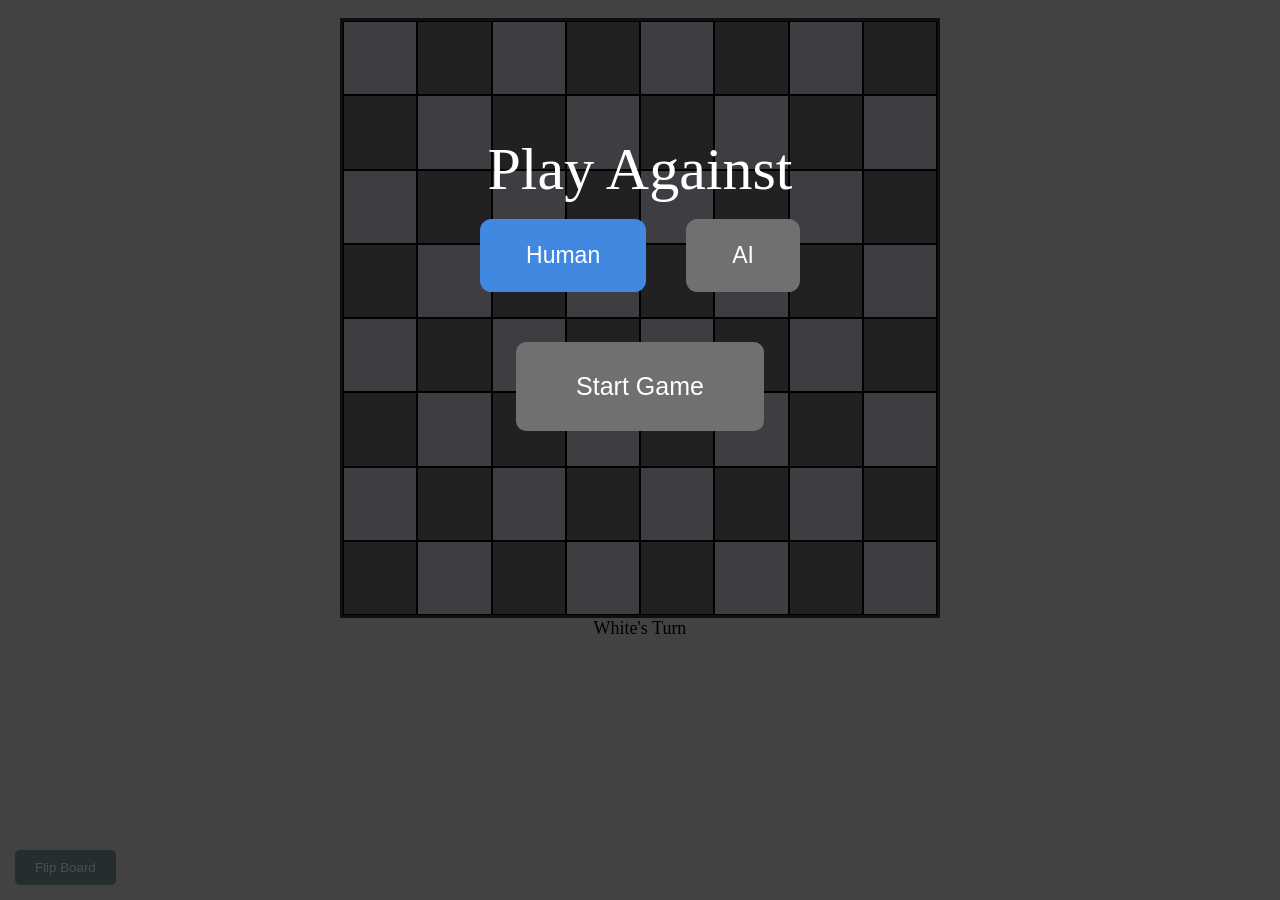
==== chess.html @ 01f21701 "adding a favicon" ====
<!DOCTYPE html>
<html>
<head>
	<title>Chess</title>
	<link rel="stylesheet" type="text/css" href="chess.css">
    <meta name="viewport" content="width=device-width, initial-scale=1" />
	<link rel="icon" type="image/x-icon" href="favicon.ico">
</head>
<body>

<div id="startscene" class="scene show">
	<div class="scene-content" style="margin-top: 15vh;">
		<div style="margin-bottom: 50px;">
			<h2>Play Against</h2>
			<input type="radio" name="oponent" id="humanOponent" value="human" onclick="hideColorSelect()" checked>
			<label for="humanOponent">Human</label>
			&ensp;
			<input type="radio" name="oponent" id="aiOponent" value="ai" onclick="showColorSelect()">
			<label for="aiOponent">AI</label>
		</div>
		
		<div class="select-color-container" style="margin-bottom: 50px;display: none;">
			<h2>Select Your Color</h2>
			<input type="radio" name="human_color" id="humanColorWhite" value="white" checked>
			<label for="humanColorWhite">White</label>
			&ensp;
			<input type="radio" name="human_color" id="humanColorBlack" value="black">
			<label for="humanColorBlack">Black</label>
		</div>

		<div class="start-game-container">
			<button class="button button-big" onclick="startNewGame()">Start Game</button>
		</div>
	</div>
	<div class="overlay"></div>
</div>

<div id="endscene" class="scene">
	<p class="scene-content winning-sign"></p>
	<div class="overlay"></div>
</div>
	
<br>
	<div class="board-container">

		<div id="board">
			<div id="final" class="odd">
				<div id="81" class="square" data-square="8-a"></div>
				<div id="82" class="square" data-square="8-b"></div>
				<div id="83" class="square" data-square="8-c"></div>
				<div id="84" class="square" data-square="8-d"></div>
				<div id="85" class="square" data-square="8-e"></div>
				<div id="86" class="square" data-square="8-f"></div>
				<div id="87" class="square" data-square="8-g"></div>
				<div id="88" class="square" data-square="8-h"></div>
			</div>
			<div class="even">
				<div id="71" class="square" data-square="7-a"></div>
				<div id="72" class="square" data-square="7-b"></div>
				<div id="73" class="square" data-square="7-c"></div>
				<div id="74" class="square" data-square="7-d"></div>
				<div id="75" class="square" data-square="7-e"></div>
				<div id="76" class="square" data-square="7-f"></div>
				<div id="77" class="square" data-square="7-g"></div>
				<div id="78" class="square" data-square="7-h"></div>
			</div>
			<div class="odd">
				<div id="61" class="square" data-square="6-a"></div>
				<div id="62" class="square" data-square="6-b"></div>
				<div id="63" class="square" data-square="6-c"></div>
				<div id="64" class="square" data-square="6-d"></div>
				<div id="65" class="square" data-square="6-e"></div>
				<div id="66" class="square" data-square="6-f"></div>
				<div id="67" class="square" data-square="6-g"></div>
				<div id="68" class="square" data-square="6-h"></div>
			</div>
			<div class="even">
				<div id="51" class="square" data-square="5-a"></div>
				<div id="52" class="square" data-square="5-b"></div>
				<div id="53" class="square" data-square="5-c"></div>
				<div id="54" class="square" data-square="5-d"></div>
				<div id="55" class="square" data-square="5-e"></div>
				<div id="56" class="square" data-square="5-f"></div>
				<div id="57" class="square" data-square="5-g"></div>
				<div id="58" class="square" data-square="5-h"></div>
			</div>
			<div class="odd">
				<div id="41" class="square" data-square="4-a"></div>
				<div id="42" class="square" data-square="4-b"></div>
				<div id="43" class="square" data-square="4-c"></div>
				<div id="44" class="square" data-square="4-d"></div>
				<div id="45" class="square" data-square="4-e"></div>
				<div id="46" class="square" data-square="4-f"></div>
				<div id="47" class="square" data-square="4-g"></div>
				<div id="48" class="square" data-square="4-h"></div>
			</div>
			<div class="even">
				<div id="31" class="square" data-square="3-a"></div>
				<div id="32" class="square" data-square="3-b"></div>
				<div id="33" class="square" data-square="3-c"></div>
				<div id="34" class="square" data-square="3-d"></div>
				<div id="35" class="square" data-square="3-e"></div>
				<div id="36" class="square" data-square="3-f"></div>
				<div id="37" class="square" data-square="3-g"></div>
				<div id="38" class="square" data-square="3-h"></div>
			</div>
			<div class="odd">
				<div class="square white" id="21" data-square="2-a"></div>
				<div class="square white" id="22" data-square="2-b"></div>
				<div class="square white" id="23" data-square="2-c"></div>
				<div class="square white" id="24" data-square="2-d"></div>
				<div class="square white" id="25" data-square="2-e"></div>
				<div class="square white" id="26" data-square="2-f"></div>
				<div class="square white" id="27" data-square="2-g"></div>
				<div class="square white" id="28" data-square="2-h"></div>
			</div>
			<div class="even">
				<div id="11" class="square white" data-square="1-a"></div>
				<div id="12" class="square white" data-square="1-b"></div>
				<div id="13" class="square white" data-square="1-c"></div>
				<div id="14" class="square white" data-square="1-d"></div>
				<div id="15" class="square white" data-square="1-e"></div>
				<div id="16" class="square white" data-square="1-f"></div>
				<div id="17" class="square white" data-square="1-g"></div>
				<div id="18" class="square white" data-square="1-h"></div>
			</div>
		</div>

		<p id="turn">White's Turn</p>

		<div class="semataries">
			<div id="whiteSematary" class="sematary">
				<div class="pawn"></div>
				<div class="knight"></div>
				<div class="bishop"></div>
				<div class="rook"></div>
				<div class="queen"></div>
			</div>
	
			<div id="blackSematary" class="sematary">
				<div class="pawn"></div>
				<div class="knight"></div>
				<div class="bishop"></div>
				<div class="rook"></div>
				<div class="queen"></div>
			</div>
		</div>

	</div>

<div style="position:absolute;left:15px;bottom:15px;">
	<button class="flip-board" onclick="boardAnimate()">Flip Board</button>
</div>

<script type="text/javascript" src="piece.js"></script>
<script type="text/javascript" src="History.js"></script>
<script type="text/javascript" src="Game.js"></script>
<script type="text/javascript" src="SimulationGame.js"></script>
<script type="text/javascript" src="ai.js"></script>
<script type="text/javascript" src="Board.js"></script>

<script type="text/javascript">
	function boardAnimate(){
		const board = document.getElementById('board');
		const elements = board.getElementsByClassName('piece');
		if (board.classList.contains('animate')) {
			board.classList.remove('animate');
			board.classList.add('animate-backward');
			for (element of elements) {
				element.classList.remove('forward');
				element.classList.add('backward');
			}
		}
		else{
			board.classList.remove('animate-backward');
			board.classList.add('animate');
			for (element of elements) {
				element.classList.remove('backward');
				element.classList.add('forward');
			}
		}	
	}
</script>

</body>
</html>
---- chess.css ----
*{
	margin: 0;
	padding: 0;
}
body{
	background: #ddd;
}
.board-container {
	width: 600px;
	max-width: 90%;
    justify-content: center;
	margin:auto;
	position:relative;
}
.semataries {
	width: 100%;
	margin:auto;
	display: flex;
    justify-content: center;
}
.sematary {
	width: 50%;
}
#blackSematary {
	text-align: right;
}
#board{
	aspect-ratio: 1 / 1;
	margin: auto;
	border:3px #333 solid;
}
#board div div{
	float: left;
    width: calc(100% / 8);
	aspect-ratio: 1 / 1;
	box-sizing: border-box;
	border: #000 solid .01cm;
}

#board .even div:nth-child(even){
	background: #ccd;
}

#board .even div:nth-child(odd){
	background: rgb(112,112,112);/*621700*/
}

#board .odd div:nth-child(even){
	background: rgb(112,112,112);/*621700*/
}

#board .odd div:nth-child(odd){
	background: #ccd;
}

.animate{
	animation: rotateBoard 1s ease-out;
	animation-fill-mode: both;
}
@keyframes rotateBoard { 
  0% {
    transform: rotateZ(0);
  }
  100%{
  	transform: rotateZ(-180deg);
  }

}
.forward{
	transform: rotateZ(-180deg);
}
.backward{
	transform: rotateZ(0);
}
.animate-backward{
	animation: rotateBoardBackward 1s ease-out;
	animation-fill-mode: both;
}
@keyframes rotateBoardBackward { 
  0% {
    transform: rotateZ(-180deg);
  }
  100%{
  	transform: rotateZ(0);
  }

}
img.piece{
	width: 100%;
	height: 100%;
	float: left;
}
.allowed{
	opacity: .8;
	background: radial-gradient(#333,#222 )!important;
	/*-webkit-box-shadow: inset 1px -4px 92px 0px rgba(0,0,0,0.75);
	-moz-box-shadow: inset 1px -4px 92px 0px rgba(0,0,0,0.75);
	box-shadow: inset 1px -4px 92px 0px rgba(0,0,0,0.75);*/
	border:1px solid black !important;
}
.last-move {
	background: #30b030 !important;
}
.clicked-square{
	background: radial-gradient(#333,#222 )!important;
	border:1px solid black !important;
}
.sematary img {
	transform: rotateZ(0);
	width: 1.8rem;
	height: 1.8rem;
}
#blackSematary div{
	overflow-y: auto;
	margin-bottom: 2px;
}
.scene{
	position: relative;
	opacity: 0;
	display: none;
	z-index: 1;
}
.overlay{
	position: fixed;
	width: 100%;
	height: 100%;
	background: #000;
	opacity: .7;
	z-index: 1;
}
.scene .scene-content{
	position: fixed;
	color:#fff;
	z-index: 2;
	width: 100%;
    text-align: center;
    margin-top: 40vh;
    font-size: 40px;
	height: 100vh;
}

.scene-content h2 {
	font-weight: 500;
	margin-bottom: 15px;
}

@media screen and (max-width: 600px) {
	.scene-content h2 {
		font-size: 2rem;
	}
}

.show{
	display: block !important;
	animation: showMessage 1s ease-out;
	animation-fill-mode: both;
}

.hidden {
	display: none;
}

@keyframes showMessage { 
  0% {
  	opacity: 0;
  }
  100%{
  	opacity: 1;
  }

}
#turn{
	text-align: center;
	font-size: 18px;
}
.winning-sign:first-letter{
	text-transform: uppercase;
}

.flip-board{
	padding: 10px 20px;
    border-radius: 5px !important;
    outline: 0;
    background: #7f979e;
    color: white;
    border: 0;
}


input[type="radio"] {
	display: none;
}
label {
	background-color: rgb(112,112,112);
	position: relative;
	font-family: "Poppins", sans-serif;
	cursor: pointer;
	display: inline-flex;
	align-items: center;
	gap: 0.8em;
	padding: 1em 2em;
	border-radius: 0.5em;
	font-size: 23px;
}

input[type="radio"]:checked + label {
	background-color: #4189e0;
	color: #ffffff;
}

.button {
	background-color: rgb(112,112,112);
	border-radius: 10px;
	border: none;
	color: white;
	padding: 20px 40px;
	text-align: center;
	text-decoration: none;
	display: inline-block;
	font-size: 20px;
	cursor: pointer;
}

.button:hover, label:hover {
	background-color: rgb(160, 160, 160);
}

.button-big {
	padding: 30px 60px;
	font-size: 25px;
}
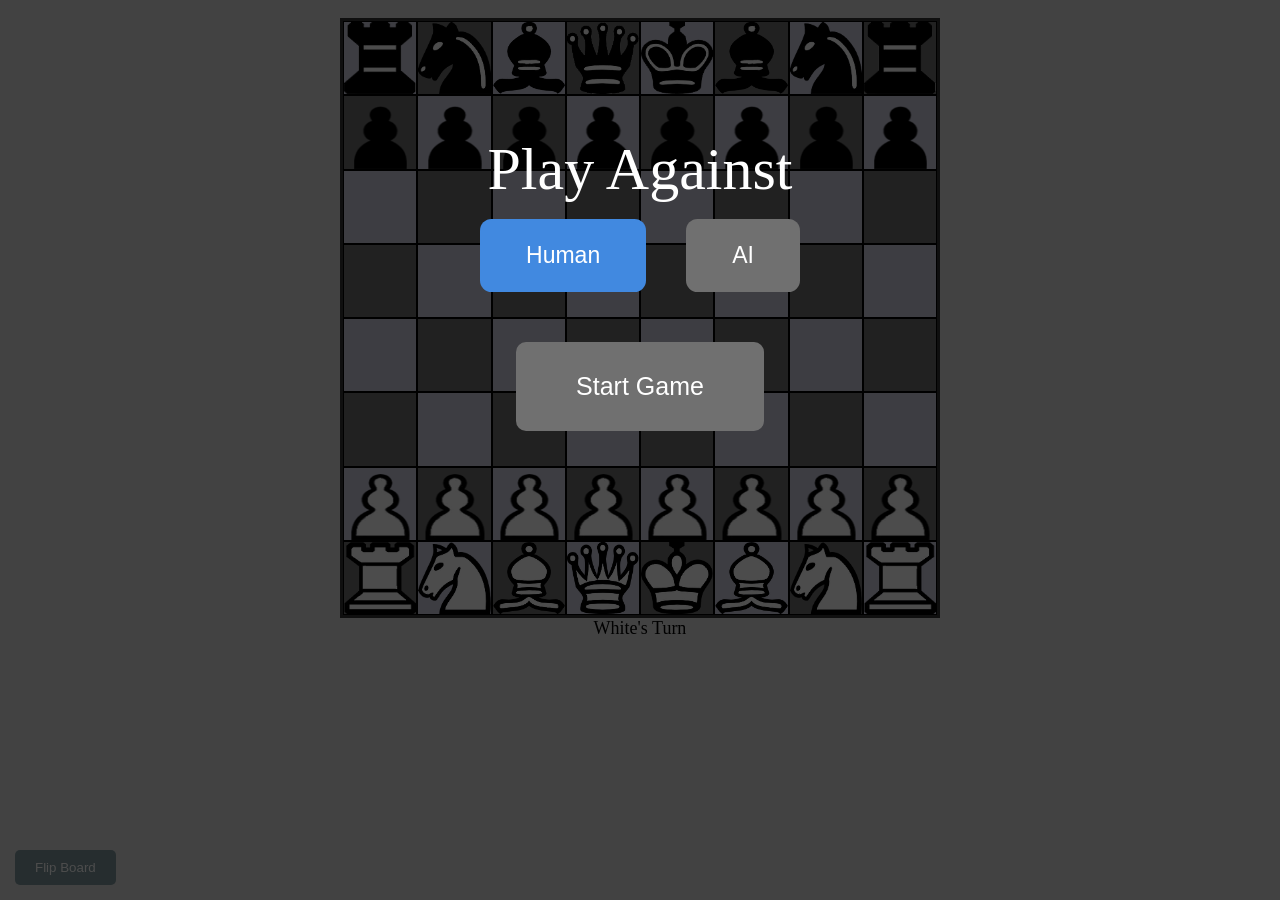
==== commit 100fa11e: "adding images of pieces to the board in html before starting the game" ====
--- a/chess.html
+++ b/chess.html
@@ -45,24 +45,56 @@
 
 		<div id="board">
 			<div id="final" class="odd">
-				<div id="81" class="square" data-square="8-a"></div>
-				<div id="82" class="square" data-square="8-b"></div>
-				<div id="83" class="square" data-square="8-c"></div>
-				<div id="84" class="square" data-square="8-d"></div>
-				<div id="85" class="square" data-square="8-e"></div>
-				<div id="86" class="square" data-square="8-f"></div>
-				<div id="87" class="square" data-square="8-g"></div>
-				<div id="88" class="square" data-square="8-h"></div>
-			</div>
-			<div class="even">
-				<div id="71" class="square" data-square="7-a"></div>
-				<div id="72" class="square" data-square="7-b"></div>
-				<div id="73" class="square" data-square="7-c"></div>
-				<div id="74" class="square" data-square="7-d"></div>
-				<div id="75" class="square" data-square="7-e"></div>
-				<div id="76" class="square" data-square="7-f"></div>
-				<div id="77" class="square" data-square="7-g"></div>
-				<div id="78" class="square" data-square="7-h"></div>
+				<div id="81" class="square" data-square="8-a">
+					<img class="piece rook" id="blackRook1" src="img/black-rook.webp">
+				</div>
+				<div id="82" class="square" data-square="8-b">
+					<img class="piece knight" id="blackKnight1" src="img/black-knight.webp">
+				</div>
+				<div id="83" class="square" data-square="8-c">
+					<img class="piece bishop" id="blackBishop1" data-color="black" src="img/black-bishop.webp">
+				</div>
+				<div id="84" class="square" data-square="8-d">
+					<img class="piece bking" id="blackQueen" data-color="black" src="img/black-queen.webp">
+				</div>
+				<div id="85" class="square" data-square="8-e">
+					<img class="piece bking" id="blackKing" data-color="black" src="img/black-king.webp">
+				</div>
+				<div id="86" class="square" data-square="8-f">
+					<img class="piece bishop" id="blackBishop2" data-color="black" src="img/black-bishop.webp">
+				</div>
+				<div id="87" class="square" data-square="8-g">
+					<img class="piece bking" id="blackKnight2" data-color="black" src="img/black-knight.webp">
+				</div>
+				<div id="88" class="square" data-square="8-h">
+					<img class="piece rook" id="blackRook2" src="img/black-rook.webp">
+				</div>
+			</div>
+			<div class="even">
+				<div id="71" class="square" data-square="7-a">
+					<img class="piece pawn" id="blackPawn1" src="img/black-pawn.webp">
+				</div>
+				<div id="72" class="square" data-square="7-b">
+					<img class="piece pawn" id="blackPawn2" src="img/black-pawn.webp">
+				</div>
+				<div id="73" class="square" data-square="7-c">
+					<img class="piece pawn" id="blackPawn3" src="img/black-pawn.webp">
+				</div>
+				<div id="74" class="square" data-square="7-d">
+					<img class="piece pawn" id="blackPawn4" src="img/black-pawn.webp">
+				</div>
+				<div id="75" class="square" data-square="7-e">
+					<img class="piece pawn" id="blackPawn5" src="img/black-pawn.webp">
+				</div>
+				<div id="76" class="square" data-square="7-f">
+					<img class="piece pawn" id="blackPawn6" src="img/black-pawn.webp">
+				</div>
+				<div id="77" class="square" data-square="7-g">
+					<img class="piece pawn" id="blackPawn7" src="img/black-pawn.webp">
+				</div>
+				<div id="78" class="square" data-square="7-h">
+					<img class="piece pawn" id="blackPawn8" src="img/black-pawn.webp">
+				</div>
 			</div>
 			<div class="odd">
 				<div id="61" class="square" data-square="6-a"></div>
@@ -105,24 +137,56 @@
 				<div id="38" class="square" data-square="3-h"></div>
 			</div>
 			<div class="odd">
-				<div class="square white" id="21" data-square="2-a"></div>
-				<div class="square white" id="22" data-square="2-b"></div>
-				<div class="square white" id="23" data-square="2-c"></div>
-				<div class="square white" id="24" data-square="2-d"></div>
-				<div class="square white" id="25" data-square="2-e"></div>
-				<div class="square white" id="26" data-square="2-f"></div>
-				<div class="square white" id="27" data-square="2-g"></div>
-				<div class="square white" id="28" data-square="2-h"></div>
-			</div>
-			<div class="even">
-				<div id="11" class="square white" data-square="1-a"></div>
-				<div id="12" class="square white" data-square="1-b"></div>
-				<div id="13" class="square white" data-square="1-c"></div>
-				<div id="14" class="square white" data-square="1-d"></div>
-				<div id="15" class="square white" data-square="1-e"></div>
-				<div id="16" class="square white" data-square="1-f"></div>
-				<div id="17" class="square white" data-square="1-g"></div>
-				<div id="18" class="square white" data-square="1-h"></div>
+				<div class="square white" id="21" data-square="2-a">
+					<img class="piece pawn" id="whitePawn1" src="img/white-pawn.webp">
+				</div>
+				<div class="square white" id="22" data-square="2-b">
+					<img class="piece pawn" id="whitePawn2" src="img/white-pawn.webp">
+				</div>
+				<div class="square white" id="23" data-square="2-c">
+					<img class="piece pawn" id="whitePawn3" src="img/white-pawn.webp">
+				</div>
+				<div class="square white" id="24" data-square="2-d">
+					<img class="piece pawn" id="whitePawn4" src="img/white-pawn.webp">
+				</div>
+				<div class="square white" id="25" class="square" data-square="2-e">
+					<img class="piece pawn" id="whitePawn5" src="img/white-pawn.webp">
+				</div>
+				<div class="square white" id="26" data-square="2-f">
+					<img class="piece pawn" id="whitePawn6" src="img/white-pawn.webp">
+				</div>
+				<div class="square white" id="27" data-square="2-g">
+					<img class="piece pawn" id="whitePawn7" src="img/white-pawn.webp">
+				</div>
+				<div class="square white" id="28" data-square="2-h">
+					<img class="piece pawn" id="whitePawn8" src="img/white-pawn.webp">
+				</div>
+			</div>
+			<div class="even">
+				<div id="11" class="square white" data-square="1-a">
+					<img class="piece rook" id="whiteRook1" src="img/white-rook.webp">
+				</div>
+				<div id="12" class="square white" data-square="1-b">
+					<img class="piece knight" id="whiteKnight1" src="img/white-knight.webp">
+				</div>
+				<div id="13" class="square white" data-square="1-c">
+					<img class="piece bishop" id="whiteBishop1" data-color="white" src="img/white-bishop.webp">
+				</div>
+				<div id="14" class="square white" data-square="1-d">
+					<img class="piece queen" id="whiteQueen" src="img/white-queen.webp">
+				</div>
+				<div id="15" class="square white" data-square="1-e">
+					<img class="piece wking" src="img/white-king.webp" class="white" id="whiteKing">
+				</div>
+				<div id="16" class="square white" data-square="1-f">
+					<img class="piece knight" id="whiteBishop2" src="img/white-bishop.webp">
+				</div>
+				<div id="17" class="square white" data-square="1-g">
+					<img class="piece knight" id="whiteKnight2" src="img/white-knight.webp">
+				</div>
+				<div id="18" class="square white" data-square="1-h">
+					<img class="piece rook" id="whiteRook2" src="img/white-rook.webp">
+				</div>
 			</div>
 		</div>
 
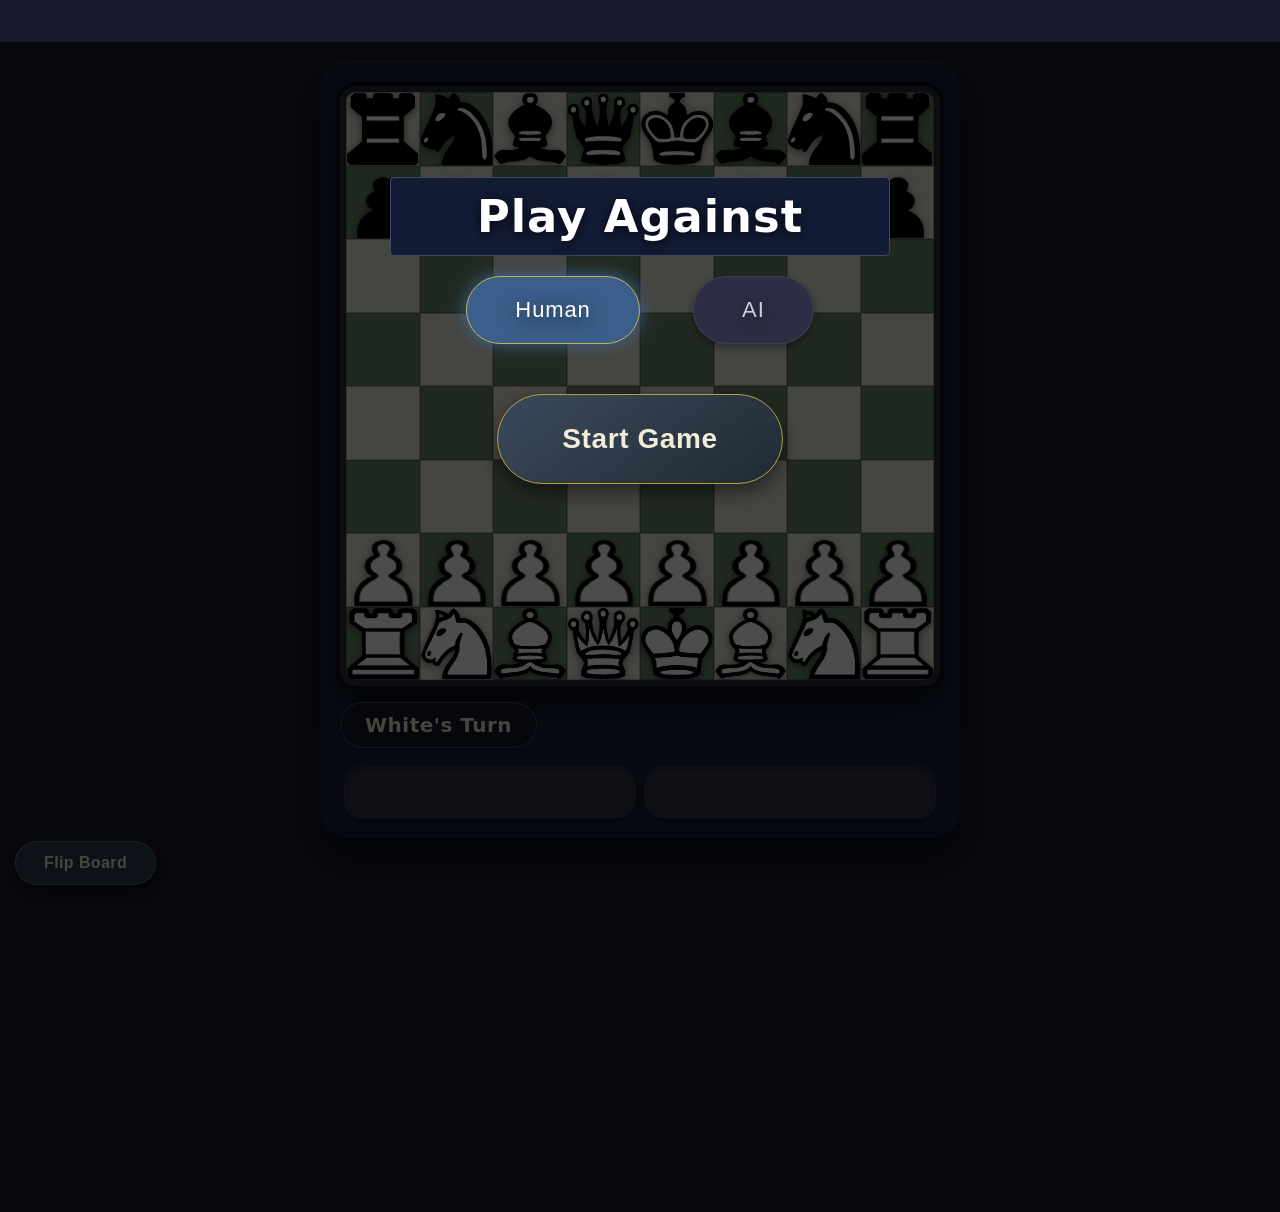
==== commit a5adffbe: "feat: add a 'play again' button that shows when a player wins and reloads the page on click" ====
--- a/chess.html
+++ b/chess.html
@@ -1,9 +1,12 @@
 <!DOCTYPE html>
 <html>
 <head>
-	<title>Chess</title>
+	<title>Chess Game</title>
 	<link rel="stylesheet" type="text/css" href="chess.css">
     <meta name="viewport" content="width=device-width, initial-scale=1" />
+	<meta property="og:image" content="img/share.jpeg" />
+	<meta property="og:description" content="A complete well automated chess game made by JavaScript that contains AI. Check it out. I hope you like it." />
+	<meta name="author" content="Ahmed Alkholy">
 	<link rel="icon" type="image/x-icon" href="favicon.ico">
 </head>
 <body>
@@ -12,10 +15,10 @@
 	<div class="scene-content" style="margin-top: 15vh;">
 		<div style="margin-bottom: 50px;">
 			<h2>Play Against</h2>
-			<input type="radio" name="oponent" id="humanOponent" value="human" onclick="hideColorSelect()" checked>
+			<input type="radio" name="oponent" id="humanOponent" value="human" onchange="changeColorSelect()" checked>
 			<label for="humanOponent">Human</label>
 			&ensp;
-			<input type="radio" name="oponent" id="aiOponent" value="ai" onclick="showColorSelect()">
+			<input type="radio" name="oponent" id="aiOponent" value="ai" onchange="changeColorSelect()">
 			<label for="aiOponent">AI</label>
 		</div>
 		
@@ -36,7 +39,10 @@
 </div>
 
 <div id="endscene" class="scene">
-	<p class="scene-content winning-sign"></p>
+	<div class="scene-content">
+		<h2 class="winning-sign"></h2>
+		<button class="button" onclick="location.reload();">Play Again</button>
+	</div>
 	<div class="overlay"></div>
 </div>
 	
@@ -224,7 +230,7 @@
 <script type="text/javascript" src="Board.js"></script>
 
 <script type="text/javascript">
-	function boardAnimate(){
+	const boardAnimate = () => {
 		const board = document.getElementById('board');
 		const elements = board.getElementsByClassName('piece');
 		if (board.classList.contains('animate')) {
@@ -246,5 +252,19 @@
 	}
 </script>
 
+<script>
+	const changeColorSelect = () => {
+		const playAgainst = document.querySelector('input[name="oponent"]:checked').value;
+		if (playAgainst === 'ai') {
+			showColorSelect();
+		}
+		else {
+			hideColorSelect();
+		}		
+	}
+
+	changeColorSelect();
+</script>
+
 </body>
 </html>
--- a/chess.css
+++ b/chess.css
@@ -1,147 +1,238 @@
 *{
 	margin: 0;
 	padding: 0;
-}
+	box-sizing: border-box;
+}
+
 body{
-	background: #ddd;
-}
+	background: #1a1a2e;
+	font-family: 'Segoe UI', Roboto, system-ui, sans-serif;
+	min-height: 100vh;
+	display: flex;
+	flex-direction: column;
+	align-items: center;
+	justify-content: center;
+	padding: 0 0 20px 0;
+	margin-top: 0;
+}
+
 .board-container {
-	width: 600px;
-	max-width: 90%;
-    justify-content: center;
-	margin:auto;
-	position:relative;
-}
+	width: 640px;
+	max-width: 94%;
+	justify-content: center;
+	margin: 0;
+	margin-left: auto;
+	margin-right: auto;
+	position: relative;
+	background: #16213e;
+	padding: 25px 20px 20px;
+	border-radius: 28px;
+	box-shadow: 0 20px 40px rgba(0,0,0,0.6), inset 0 1px 0 rgba(255,255,255,0.08);
+}
+
 .semataries {
 	width: 100%;
-	margin:auto;
+	margin: 12px auto 0;
 	display: flex;
-    justify-content: center;
-}
+	justify-content: center;
+	gap: 10px;
+	padding: 0 4px;
+}
+
 .sematary {
 	width: 50%;
-}
+	background: #333448;
+	border-radius: 18px;
+	padding: 10px 12px;
+	min-height: 52px;
+	backdrop-filter: blur(12px);
+	box-shadow: inset 0 1px 4px rgba(0,0,0,0.5), 0 4px 12px rgba(0,0,0,0.3);
+	border: 1px solid rgba(255,255,255,0.05);
+}
+
 #blackSematary {
 	text-align: right;
 }
+
 #board{
 	aspect-ratio: 1 / 1;
 	margin: auto;
-	border:3px #333 solid;
-}
+	border: 6px solid #2c2c3a;
+	border-radius: 16px;
+	overflow: hidden;
+	box-shadow: 0 0 0 4px #0f0f1a, 0 18px 30px rgba(0,0,0,0.7);
+	background: #262636;
+}
+
 #board div div{
 	float: left;
-    width: calc(100% / 8);
+	width: calc(100% / 8);
 	aspect-ratio: 1 / 1;
 	box-sizing: border-box;
-	border: #000 solid .01cm;
+	border: 1px solid rgba(0,0,0,0.25);
+	transition: all 0.12s ease;
 }
 
 #board .even div:nth-child(even){
-	background: #ccd;
+	background: #e8e6d9;
 }
 
 #board .even div:nth-child(odd){
-	background: rgb(112,112,112);/*621700*/
+	background: #6d8a6b;
 }
 
 #board .odd div:nth-child(even){
-	background: rgb(112,112,112);/*621700*/
+	background: #6d8a6b;
 }
 
 #board .odd div:nth-child(odd){
-	background: #ccd;
+	background: #e8e6d9;
 }
 
 .animate{
-	animation: rotateBoard 1s ease-out;
+	animation: rotateBoard 0.9s cubic-bezier(0.4, 0.0, 0.2, 1);
 	animation-fill-mode: both;
 }
+
 @keyframes rotateBoard { 
-  0% {
-    transform: rotateZ(0);
-  }
-  100%{
-  	transform: rotateZ(-180deg);
-  }
-
-}
+	0% {
+		transform: rotateZ(0);
+		box-shadow: 0 0 0 4px #0f0f1a, 0 18px 30px rgba(0,0,0,0.7);
+	}
+	100%{
+		transform: rotateZ(-180deg);
+		box-shadow: 0 0 0 4px #0f0f1a, 0 18px 30px rgba(0,0,0,0.7);
+	}
+}
+
 .forward{
 	transform: rotateZ(-180deg);
-}
+	transition: transform 0.2s ease;
+}
+
 .backward{
 	transform: rotateZ(0);
-}
+	transition: transform 0.2s ease;
+}
+
 .animate-backward{
-	animation: rotateBoardBackward 1s ease-out;
+	animation: rotateBoardBackward 0.9s cubic-bezier(0.4, 0.0, 0.2, 1);
 	animation-fill-mode: both;
 }
+
 @keyframes rotateBoardBackward { 
-  0% {
-    transform: rotateZ(-180deg);
-  }
-  100%{
-  	transform: rotateZ(0);
-  }
-
-}
+	0% {
+		transform: rotateZ(-180deg);
+		box-shadow: 0 0 0 4px #0f0f1a, 0 18px 30px rgba(0,0,0,0.7);
+	}
+	100%{
+		transform: rotateZ(0);
+		box-shadow: 0 0 0 4px #0f0f1a, 0 18px 30px rgba(0,0,0,0.7);
+	}
+}
+
 img.piece{
 	width: 100%;
 	height: 100%;
 	float: left;
-}
+	filter: drop-shadow(0 2px 4px rgba(0,0,0,0.5));
+	transition: transform 0.18s ease;
+	cursor: pointer;
+}
+
+img.piece:hover {
+	transform: scale(1.05);
+	filter: drop-shadow(0 4px 8px rgba(0,0,0,0.7));
+}
+
 .allowed{
-	opacity: .8;
-	background: radial-gradient(#333,#222 )!important;
-	/*-webkit-box-shadow: inset 1px -4px 92px 0px rgba(0,0,0,0.75);
-	-moz-box-shadow: inset 1px -4px 92px 0px rgba(0,0,0,0.75);
-	box-shadow: inset 1px -4px 92px 0px rgba(0,0,0,0.75);*/
-	border:1px solid black !important;
-}
+	opacity: 0.9;
+	background: radial-gradient(circle at center, #5b7a4a 5%, #2d4a2a 85%)!important;
+	border: 2px solid #f5e56c !important;
+	box-shadow: inset 0 0 18px #e9d84b;
+}
+
 .last-move {
-	background: #30b030 !important;
-}
+	background: #8fbc5e !important;
+	box-shadow: inset 0 0 20px #ffe484;
+	border: 1px solid #e0b643 !important;
+}
+
 .clicked-square{
-	background: radial-gradient(#333,#222 )!important;
-	border:1px solid black !important;
-}
+	background: radial-gradient(circle at 30% 30%, #3a5a3a, #1f321f)!important;
+	border: 2px solid #f0d050 !important;
+	box-shadow: inset 0 0 24px #ccaa30;
+}
+
 .sematary img {
 	transform: rotateZ(0);
-	width: 1.8rem;
-	height: 1.8rem;
-}
+	width: 2rem;
+	height: 2rem;
+	filter: drop-shadow(0 2px 5px rgba(0,0,0,0.6));
+	margin: 3px 2px;
+}
+
 #blackSematary div{
 	overflow-y: auto;
 	margin-bottom: 2px;
-}
+	display: flex;
+	flex-wrap: wrap;
+	justify-content: flex-end;
+	align-items: center;
+	gap: 4px;
+}
+
+#whiteSematary div {
+	display: flex;
+	flex-wrap: wrap;
+	align-items: center;
+	gap: 4px;
+}
+
 .scene{
+  width: 100%;
 	position: relative;
 	opacity: 0;
 	display: none;
-	z-index: 1;
-}
+	z-index: 100;
+}
+
 .overlay{
 	position: fixed;
 	width: 100%;
-	height: 100%;
+	height: 130vh;
 	background: #000;
 	opacity: .7;
 	z-index: 1;
 }
+
 .scene .scene-content{
 	position: fixed;
-	color:#fff;
+	color: #f0ede0;
 	z-index: 2;
 	width: 100%;
-    text-align: center;
-    margin-top: 40vh;
-    font-size: 40px;
+	text-align: center;
+	font-size: 44px;
 	height: 100vh;
+	text-shadow: 0 4px 18px rgba(0,0,0,0.7);
+	letter-spacing: 0.02em;
 }
 
 .scene-content h2 {
-	font-weight: 500;
-	margin-bottom: 15px;
+	  font-weight: 600;
+    margin-bottom: 20px;
+    font-size: 2.8rem;
+    color: #ffffff;
+    text-shadow: 0 2px 12px rgba(0, 0, 0, 0.8);
+    background: #131c36;
+    max-width: 500px;
+    padding: 12px 40px;
+    border-radius: 5px;
+    backdrop-filter: blur(12px);
+    border: 1px solid rgba(255, 255, 255, 0.2);
+    letter-spacing: 1px;
+    margin-right: auto;
+    margin-left: auto;
 }
 
 @media screen and (max-width: 600px) {
@@ -152,7 +243,7 @@
 
 .show{
 	display: block !important;
-	animation: showMessage 1s ease-out;
+	animation: showMessage 0.7s ease-out;
 	animation-fill-mode: both;
 }
 
@@ -161,71 +252,135 @@
 }
 
 @keyframes showMessage { 
-  0% {
-  	opacity: 0;
-  }
-  100%{
-  	opacity: 1;
-  }
-
-}
+	0% {
+		opacity: 0;
+		transform: translateY(12px);
+	}
+	100%{
+		opacity: 1;
+		transform: translateY(0);
+	}
+}
+
 #turn{
 	text-align: center;
-	font-size: 18px;
-}
+	font-size: 20px;
+	font-weight: 600;
+	margin: 16px 0 6px;
+	color: #eae3c6;
+	background: rgba(22, 24, 40, 0.8);
+	padding: 10px 24px;
+	border-radius: 40px;
+	display: inline-block;
+	width: auto;
+	margin-left: auto;
+	margin-right: auto;
+	backdrop-filter: blur(16px);
+	border: 1px solid rgba(255,255,200,0.2);
+	letter-spacing: 0.5px;
+}
+
+.winning-sign {
+	margin-top: 200px;
+}
+
 .winning-sign:first-letter{
 	text-transform: uppercase;
 }
 
 .flip-board{
-	padding: 10px 20px;
-    border-radius: 5px !important;
-    outline: 0;
-    background: #7f979e;
-    color: white;
-    border: 0;
-}
-
+	padding: 12px 28px;
+	border-radius: 40px !important;
+	outline: 0;
+	background: #2c3e50;
+	color: #f0e9d5;
+	border: 1px solid rgba(255,255,220,0.25);
+	font-weight: 600;
+	font-size: 1rem;
+	letter-spacing: 0.4px;
+	box-shadow: 0 8px 18px rgba(0,0,0,0.5);
+	transition: all 0.2s;
+	cursor: pointer;
+	backdrop-filter: blur(8px);
+}
+
+.flip-board:hover {
+	background: #3e5368;
+	border-color: #e6dba0;
+	transform: translateY(-2px);
+	box-shadow: 0 14px 24px rgba(0,0,0,0.6);
+}
 
 input[type="radio"] {
 	display: none;
 }
+
 label {
-	background-color: rgb(112,112,112);
+	background-color: #2d2d44;
 	position: relative;
-	font-family: "Poppins", sans-serif;
+	font-family: "Poppins", "Segoe UI", sans-serif;
 	cursor: pointer;
 	display: inline-flex;
 	align-items: center;
 	gap: 0.8em;
-	padding: 1em 2em;
-	border-radius: 0.5em;
-	font-size: 23px;
+	padding: 0.9em 2.2em;
+	border-radius: 3em;
+	font-size: 22px;
+	font-weight: 500;
+	color: #cdcddd;
+	border: 1px solid rgba(255,255,255,0.08);
+	transition: all 0.2s;
+	box-shadow: 0 4px 10px rgba(0,0,0,0.4);
 }
 
 input[type="radio"]:checked + label {
-	background-color: #4189e0;
+	background-color: #3b5f8a;
 	color: #ffffff;
+	border-color: #c4b15c;
+	box-shadow: 0 0 18px #3b6390;
 }
 
 .button {
-	background-color: rgb(112,112,112);
-	border-radius: 10px;
-	border: none;
-	color: white;
-	padding: 20px 40px;
+	background-color: #2d2d44;
+	border-radius: 50px;
+	border: 1px solid rgba(255,255,200,0.15);
+	color: #f2edd8;
+	padding: 18px 44px;
 	text-align: center;
 	text-decoration: none;
 	display: inline-block;
-	font-size: 20px;
+	font-size: 22px;
+	font-weight: 600;
 	cursor: pointer;
+	transition: all 0.25s;
+	box-shadow: 0 8px 20px rgba(0,0,0,0.5);
+	letter-spacing: 0.6px;
+	background: linear-gradient(145deg, #2e2e48, #1f1f33);
 }
 
 .button:hover, label:hover {
-	background-color: rgb(160, 160, 160);
+	background-color: #3d3d5c;
+	border-color: #e6d78c;
+	transform: translateY(-2px);
+	box-shadow: 0 14px 24px rgba(0,0,0,0.7);
 }
 
 .button-big {
-	padding: 30px 60px;
-	font-size: 25px;
+	padding: 28px 64px;
+	font-size: 28px;
+	background: linear-gradient(145deg, #3b4a5c, #1f2b33);
+	border-color: #b89b40;
+}
+
+/* additional polished details */
+#board .square {
+	position: relative;
+}
+
+#blackSematary .pawn::before,
+#blackSematary .knight::before,
+#blackSematary .bishop::before,
+#blackSematary .rook::before,
+#blackSematary .queen::before {
+	color: #c0b28a;
 }
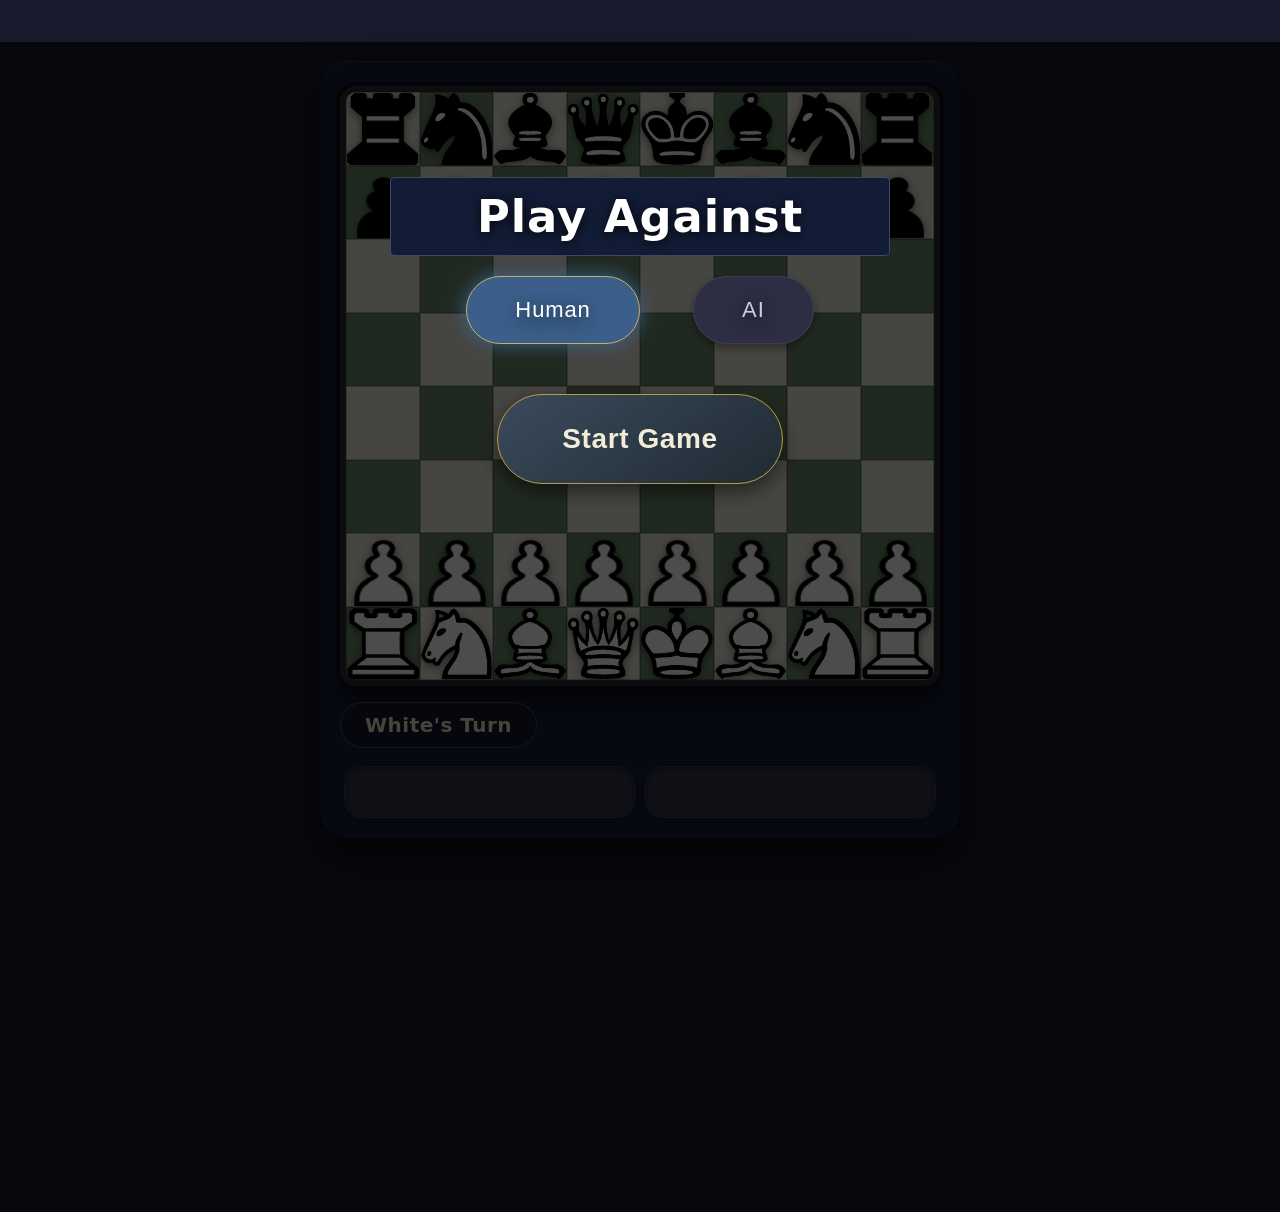
==== commit 4281dc4f: "fix: remove the flip board button because it swapes left and right (the king ends up being on the le" ====
--- a/chess.html
+++ b/chess.html
@@ -219,7 +219,7 @@
 	</div>
 
 <div style="position:absolute;left:15px;bottom:15px;">
-	<button class="flip-board" onclick="boardAnimate()">Flip Board</button>
+	<!-- <button class="flip-board" onclick="boardAnimate()">Flip Board</button> -->
 </div>
 
 <script type="text/javascript" src="piece.js"></script>
